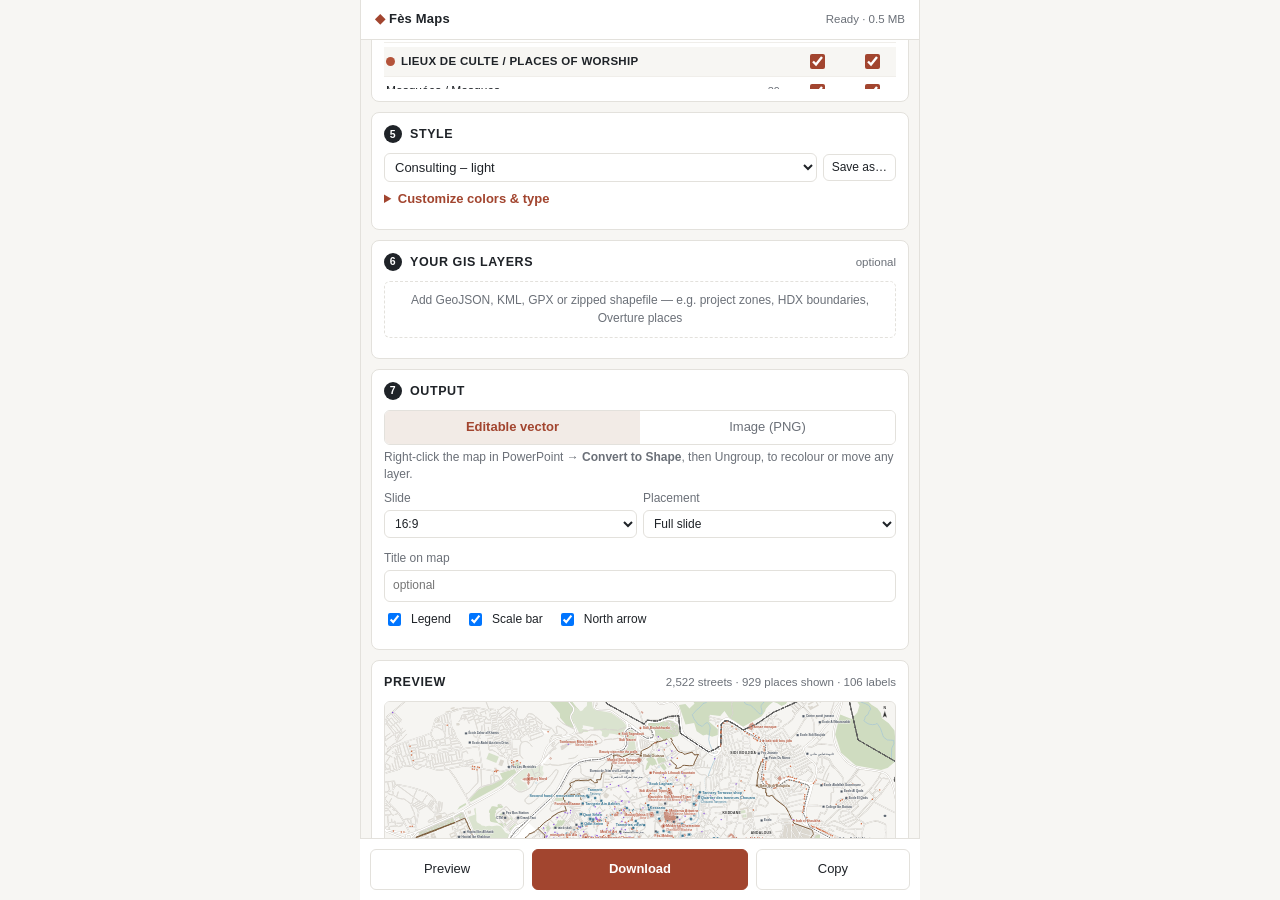
==== taskpane.html @ d215350f "Publish Fès Maps add-in (built files only) Co-Authored-By: Claude Opus 5.5 <noreply@anthropic.com> C" ====
<!doctype html>
<html lang="en">
<head>
  <meta charset="utf-8" />
  <meta name="viewport" content="width=device-width, initial-scale=1" />
  <title>Fès Maps</title>
  <script src="https://appsforoffice.microsoft.com/lib/1/hosted/office.js"></script>
  <link rel="stylesheet" href="leaflet.css" />
  <link rel="stylesheet" href="styles.css" />
</head>
<body>
  <header class="top">
    <div class="brand"><span class="mark">◆</span> Fès Maps</div>
    <div id="status" class="status">Ready</div>
  </header>

  <main>
    <!-- 1. AREA -->
    <section class="card" open>
      <h2><span class="num">1</span> Area</h2>
      <div class="tabs" role="tablist">
        <button class="tab active" data-tab="draw">Draw</button>
        <button class="tab" data-tab="places">Places</button>
        <button class="tab" data-tab="quick">Quick areas</button>
      </div>
      <div id="map" class="map"></div>

      <div class="tabpanel" data-panel="draw">
        <div class="row">
          <button id="btnDraw" class="btn">▭ Draw rectangle</button>
          <button id="btnView" class="btn ghost">Use map view</button>
        </div>
        <p class="hint">Click <b>Draw rectangle</b>, then drag on the map.</p>
      </div>

      <div class="tabpanel hidden" data-panel="places">
        <textarea id="placeInput" rows="3" placeholder="One per line or comma-separated, e.g.&#10;Bab Bou Jeloud, Médersa Bou Inania, Quaraouiyine, Chouara"></textarea>
        <div class="row">
          <button id="btnFind" class="btn">Find places</button>
          <label class="inline">Margin <input id="placePad" type="range" min="5" max="80" value="25" /> <span id="placePadV">25%</span></label>
        </div>
        <ul id="placeResults" class="results"></ul>
        <label class="check"><input type="checkbox" id="highlightPlaces" checked /> Highlight these places on the map</label>
      </div>

      <div class="tabpanel hidden" data-panel="quick">
        <div class="grid2">
          <button class="btn ghost quick" data-area="medina">Médina · Fès el-Bali</button>
          <button class="btn ghost quick" data-area="jdid">Fès Jdid</button>
          <button class="btn ghost quick" data-area="vn">Ville Nouvelle</button>
          <button class="btn ghost quick" data-area="grand">Grand Fès</button>
        </div>
        <p class="hint">Starting frames — adjust with Draw if needed.</p>
      </div>
      <div id="areaInfo" class="areainfo">No area selected</div>
    </section>

    <!-- 2. DETAIL -->
    <section class="card">
      <h2><span class="num">2</span> Detail depth</h2>
      <input id="level" type="range" min="1" max="5" step="1" value="4" class="full" />
      <div class="ticks"><span>City</span><span>District</span><span>Quarter</span><span>Street</span><span>Max</span></div>
      <p id="levelDesc" class="hint"></p>
      <p id="sizeWarn" class="warn hidden"></p>
    </section>

    <!-- 3. LAYERS -->
    <section class="card">
      <h2><span class="num">3</span> Layers</h2>
      <label class="check"><input type="checkbox" data-layer="streets" checked /> Streets &amp; derbs</label>
      <label class="check"><input type="checkbox" data-layer="buildings" checked /> Buildings</label>
      <label class="check"><input type="checkbox" data-layer="heritage" checked /> Heritage (monuments, babs, ramparts, medersas)</label>
      <label class="check"><input type="checkbox" data-layer="economic" checked /> Economic activity (souks, crafts, shops, zones)</label>
      <label class="check"><input type="checkbox" data-layer="zoning" checked /> Zoning &amp; boundaries</label>
      <label class="check"><input type="checkbox" data-layer="base" checked /> Water, green spaces, rail</label>
      <hr />
      <label class="check"><input type="checkbox" id="labels" checked /> Labels</label>
      <div class="sub row">
        <select id="lang">
          <option value="fr+en" selected>Français + English</option>
          <option value="fr">Français</option>
          <option value="en">English</option>
        </select>
        <label class="check small"><input type="checkbox" id="arabicFallback" checked /> Arabic if no Latin name</label>
      </div>
      <hr />
      <div class="subhead">Data sources — merged into one map</div>
      <label class="check small"><input type="checkbox" checked disabled /> OpenStreetMap — streets, derbs, heritage, places (always on)</label>
      <label class="check small"><input type="checkbox" data-source="footprints" /> Google + Microsoft building footprints — fill gaps</label>
      <label class="check small sub2"><input type="checkbox" id="markInferred" /> Mark AI-detected buildings (dashed)</label>
      <label class="check small"><input type="checkbox" data-source="overture" /> Overture places — shops, cafés, services</label>
      <label class="check small"><input type="checkbox" data-source="wikidata" /> Wikidata — official names (FR/EN/AR) &amp; position checks</label>
      <details class="adv"><summary>Advanced</summary>
        <label class="field">Overture release <input id="overtureRelease" type="text" /></label>
      </details>
      <div id="sourceReport" class="report hidden"></div>
    </section>

    <!-- 4. PLACES & LABELS -->
    <section class="card" id="placesCard">
      <h2><span class="num">4</span> Places &amp; names <span id="placesCount" class="opt"></span></h2>
      <div class="tabs">
        <button class="tab ptab active" data-ptab="types">By type</button>
        <button class="tab ptab" data-ptab="items">One by one</button>
      </div>
      <div class="massbar">
        <span>All locations</span><button class="btn ghost small" data-mass="loc:1">Show</button><button class="btn ghost small" data-mass="loc:0">Hide</button>
        <span>All names</span><button class="btn ghost small" data-mass="name:1">Show</button><button class="btn ghost small" data-mass="name:0">Hide</button>
        <button class="btn ghost small" id="visReset" title="Back to automatic (based on detail depth)">Reset</button>
      </div>
      <div data-ppanel="types">
        <div class="vhead"><span></span><span title="Show the symbol on the map">Location</span><span title="Show the name label">Name</span></div>
        <div id="typeList" class="typelist"></div>
      </div>
      <div data-ppanel="items" class="hidden">
        <div class="row">
          <input id="itemSearch" type="text" placeholder="Search a place…" class="grow" />
          <select id="itemType" style="width: 40%"></select>
        </div>
        <div class="vhead"><span id="itemCount"></span><span>Location</span><span>Name</span></div>
        <div id="itemList" class="itemlist"></div>
      </div>
    </section>

    <!-- 4. STYLE -->
    <section class="card">
      <h2><span class="num">5</span> Style</h2>
      <div class="row">
        <select id="preset" class="grow"></select>
        <button id="btnSavePreset" class="btn ghost small">Save as…</button>
      </div>
      <div id="saveRow" class="row hidden">
        <input id="presetName" type="text" placeholder="Preset name, e.g. Client deck" class="grow" />
        <button id="btnSaveConfirm" class="btn small">Save</button>
      </div>
      <details id="manual">
        <summary>Customize colors &amp; type</summary>
        <div id="colorGrid" class="colors"></div>
        <label class="field">Font
          <select id="font"></select>
        </label>
        <label class="field">Label size <input id="labelScale" type="range" min="0.6" max="2" step="0.05" value="1" /></label>
        <label class="field">Line weight <input id="lineScale" type="range" min="0.5" max="2.5" step="0.05" value="1" /></label>
        <label class="check"><input type="checkbox" id="casing" /> Road casing (outlines)</label>
        <label class="check"><input type="checkbox" id="buildingOutline" /> Building outlines</label>
        <label class="check"><input type="checkbox" id="uppercaseQuarters" /> Quarter names in capitals</label>
        <button id="btnDeletePreset" class="btn ghost small hidden">Delete this saved preset</button>
      </details>
    </section>

    <!-- 5. YOUR GIS LAYERS -->
    <section class="card">
      <h2><span class="num">6</span> Your GIS layers <span class="opt">optional</span></h2>
      <label class="drop">
        <input id="fileInput" type="file" multiple accept=".geojson,.json,.kml,.gpx,.zip" />
        <span>Add GeoJSON, KML, GPX or zipped shapefile — e.g. project zones, HDX boundaries, Overture places</span>
      </label>
      <ul id="customList" class="customlist"></ul>
    </section>

    <!-- 6. OUTPUT -->
    <section class="card">
      <h2><span class="num">7</span> Output</h2>
      <div class="seg" id="format">
        <button class="segbtn active" data-v="svg">Editable vector</button>
        <button class="segbtn" data-v="png">Image (PNG)</button>
      </div>
      <p id="formatHint" class="hint">Right-click the map in PowerPoint → <b>Convert to Shape</b> (Group → Ungroup) to edit every layer.</p>
      <div class="grid2">
        <label class="field">Slide
          <select id="slideSize"><option value="169">16:9</option><option value="43">4:3</option></select>
        </label>
        <label class="field">Placement
          <select id="placement">
            <option value="full">Full slide</option>
            <option value="center">Centre (⅔ width)</option>
            <option value="left">Left half</option>
            <option value="right">Right half</option>
            <option value="match">Keep my area's shape</option>
          </select>
        </label>
        <label class="field png-only hidden">Resolution
          <select id="pngScale"><option value="2">2× (screen)</option><option value="3" selected>3× (sharp)</option><option value="4">4× (print)</option></select>
        </label>
      </div>
      <label class="field">Title on map <input id="title" type="text" placeholder="optional" /></label>
      <div class="row wrap">
        <label class="check small"><input type="checkbox" id="legend" checked /> Legend</label>
        <label class="check small"><input type="checkbox" id="scale" checked /> Scale bar</label>
        <label class="check small"><input type="checkbox" id="north" checked /> North arrow</label>
      </div>
    </section>

    <section class="card" id="previewCard">
      <h2>Preview <span id="stats" class="opt"></span></h2>
      <div id="busy" class="busy hidden"><div class="spinner"></div><div><div id="busyMsg">Working…</div><div class="hint">Elapsed <span id="busyTime">0 s</span> · first load of an area can take up to a minute</div></div></div>
      <div id="errorBox" class="errorbox hidden"></div>
      <div id="preview" class="preview"><div class="empty">Select an area, then press Preview.</div></div>
    </section>
  </main>

  <footer class="actions">
    <button id="btnPreview" class="btn ghost">Preview</button>
    <button id="btnInsert" class="btn primary">Insert into slide</button>
    <button id="btnCopy" class="btn ghost hidden" title="Copy the map as a picture, then Ctrl+V in PowerPoint">Copy</button>
  </footer>

  <div id="fatal" class="fatal hidden"></div>
  <script>
    // ES5 on purpose: reports problems even if the main script cannot run.
    (function () {
      function show(msg) {
        var el = document.getElementById('fatal');
        el.innerHTML = '<b>Fès Maps could not start</b><div>' + String(msg).replace(/</g, '&lt;') + '</div>';
        el.className = 'fatal';
      }
      window.onerror = function (m, src, line) { show(m + (src ? ' (' + src.split('/').pop() + ':' + line + ')' : '')); };
      window.addEventListener && window.addEventListener('unhandledrejection', function (e) { show(e.reason && (e.reason.message || e.reason)); });
      var legacy = !window.fetch || !window.Promise || typeof Symbol === 'undefined';
      if (legacy) show('This PowerPoint uses an old built-in browser (Internet Explorer). Update Office (File → Account → Update Options → Update Now) or use PowerPoint for the web.');
      setTimeout(function () { if (!window.__fesReady && !legacy) show('The add-in script did not load. Reload the page (F5). If it persists, send a screenshot of this message.'); }, 12000);
    })();
  </script>
  <script src="fes-data.js"></script>
  <script src="app.js"></script>
</body>
</html>
---- leaflet.css ----
/* required styles */

.leaflet-pane,
.leaflet-tile,
.leaflet-marker-icon,
.leaflet-marker-shadow,
.leaflet-tile-container,
.leaflet-pane > svg,
.leaflet-pane > canvas,
.leaflet-zoom-box,
.leaflet-image-layer,
.leaflet-layer {
	position: absolute;
	left: 0;
	top: 0;
	}
.leaflet-container {
	overflow: hidden;
	}
.leaflet-tile,
.leaflet-marker-icon,
.leaflet-marker-shadow {
	-webkit-user-select: none;
	   -moz-user-select: none;
	        user-select: none;
	  -webkit-user-drag: none;
	}
/* Prevents IE11 from highlighting tiles in blue */
.leaflet-tile::selection {
	background: transparent;
}
/* Safari renders non-retina tile on retina better with this, but Chrome is worse */
.leaflet-safari .leaflet-tile {
	image-rendering: -webkit-optimize-contrast;
	}
/* hack that prevents hw layers "stretching" when loading new tiles */
.leaflet-safari .leaflet-tile-container {
	width: 1600px;
	height: 1600px;
	-webkit-transform-origin: 0 0;
	}
.leaflet-marker-icon,
.leaflet-marker-shadow {
	display: block;
	}
/* .leaflet-container svg: reset svg max-width decleration shipped in Joomla! (joomla.org) 3.x */
/* .leaflet-container img: map is broken in FF if you have max-width: 100% on tiles */
.leaflet-container .leaflet-overlay-pane svg {
	max-width: none !important;
	max-height: none !important;
	}
.leaflet-container .leaflet-marker-pane img,
.leaflet-container .leaflet-shadow-pane img,
.leaflet-container .leaflet-tile-pane img,
.leaflet-container img.leaflet-image-layer,
.leaflet-container .leaflet-tile {
	max-width: none !important;
	max-height: none !important;
	width: auto;
	padding: 0;
	}

.leaflet-container img.leaflet-tile {
	/* See: https://bugs.chromium.org/p/chromium/issues/detail?id=600120 */
	mix-blend-mode: plus-lighter;
}

.leaflet-container.leaflet-touch-zoom {
	-ms-touch-action: pan-x pan-y;
	touch-action: pan-x pan-y;
	}
.leaflet-container.leaflet-touch-drag {
	-ms-touch-action: pinch-zoom;
	/* Fallback for FF which doesn't support pinch-zoom */
	touch-action: none;
	touch-action: pinch-zoom;
}
.leaflet-container.leaflet-touch-drag.leaflet-touch-zoom {
	-ms-touch-action: none;
	touch-action: none;
}
.leaflet-container {
	-webkit-tap-highlight-color: transparent;
}
.leaflet-container a {
	-webkit-tap-highlight-color: rgba(51, 181, 229, 0.4);
}
.leaflet-tile {
	filter: inherit;
	visibility: hidden;
	}
.leaflet-tile-loaded {
	visibility: inherit;
	}
.leaflet-zoom-box {
	width: 0;
	height: 0;
	-moz-box-sizing: border-box;
	     box-sizing: border-box;
	z-index: 800;
	}
/* workaround for https://bugzilla.mozilla.org/show_bug.cgi?id=888319 */
.leaflet-overlay-pane svg {
	-moz-user-select: none;
	}

.leaflet-pane         { z-index: 400; }

.leaflet-tile-pane    { z-index: 200; }
.leaflet-overlay-pane { z-index: 400; }
.leaflet-shadow-pane  { z-index: 500; }
.leaflet-marker-pane  { z-index: 600; }
.leaflet-tooltip-pane   { z-index: 650; }
.leaflet-popup-pane   { z-index: 700; }

.leaflet-map-pane canvas { z-index: 100; }
.leaflet-map-pane svg    { z-index: 200; }

.leaflet-vml-shape {
	width: 1px;
	height: 1px;
	}
.lvml {
	behavior: url(#default#VML);
	display: inline-block;
	position: absolute;
	}


/* control positioning */

.leaflet-control {
	position: relative;
	z-index: 800;
	pointer-events: visiblePainted; /* IE 9-10 doesn't have auto */
	pointer-events: auto;
	}
.leaflet-top,
.leaflet-bottom {
	position: absolute;
	z-index: 1000;
	pointer-events: none;
	}
.leaflet-top {
	top: 0;
	}
.leaflet-right {
	right: 0;
	}
.leaflet-bottom {
	bottom: 0;
	}
.leaflet-left {
	left: 0;
	}
.leaflet-control {
	float: left;
	clear: both;
	}
.leaflet-right .leaflet-control {
	float: right;
	}
.leaflet-top .leaflet-control {
	margin-top: 10px;
	}
.leaflet-bottom .leaflet-control {
	margin-bottom: 10px;
	}
.leaflet-left .leaflet-control {
	margin-left: 10px;
	}
.leaflet-right .leaflet-control {
	margin-right: 10px;
	}


/* zoom and fade animations */

.leaflet-fade-anim .leaflet-popup {
	opacity: 0;
	-webkit-transition: opacity 0.2s linear;
	   -moz-transition: opacity 0.2s linear;
	        transition: opacity 0.2s linear;
	}
.leaflet-fade-anim .leaflet-map-pane .leaflet-popup {
	opacity: 1;
	}
.leaflet-zoom-animated {
	-webkit-transform-origin: 0 0;
	    -ms-transform-origin: 0 0;
	        transform-origin: 0 0;
	}
svg.leaflet-zoom-animated {
	will-change: transform;
}

.leaflet-zoom-anim .leaflet-zoom-animated {
	-webkit-transition: -webkit-transform 0.25s cubic-bezier(0,0,0.25,1);
	   -moz-transition:    -moz-transform 0.25s cubic-bezier(0,0,0.25,1);
	        transition:         transform 0.25s cubic-bezier(0,0,0.25,1);
	}
.leaflet-zoom-anim .leaflet-tile,
.leaflet-pan-anim .leaflet-tile {
	-webkit-transition: none;
	   -moz-transition: none;
	        transition: none;
	}

.leaflet-zoom-anim .leaflet-zoom-hide {
	visibility: hidden;
	}


/* cursors */

.leaflet-interactive {
	cursor: pointer;
	}
.leaflet-grab {
	cursor: -webkit-grab;
	cursor:    -moz-grab;
	cursor:         grab;
	}
.leaflet-crosshair,
.leaflet-crosshair .leaflet-interactive {
	cursor: crosshair;
	}
.leaflet-popup-pane,
.leaflet-control {
	cursor: auto;
	}
.leaflet-dragging .leaflet-grab,
.leaflet-dragging .leaflet-grab .leaflet-interactive,
.leaflet-dragging .leaflet-marker-draggable {
	cursor: move;
	cursor: -webkit-grabbing;
	cursor:    -moz-grabbing;
	cursor:         grabbing;
	}

/* marker & overlays interactivity */
.leaflet-marker-icon,
.leaflet-marker-shadow,
.leaflet-image-layer,
.leaflet-pane > svg path,
.leaflet-tile-container {
	pointer-events: none;
	}

.leaflet-marker-icon.leaflet-interactive,
.leaflet-image-layer.leaflet-interactive,
.leaflet-pane > svg path.leaflet-interactive,
svg.leaflet-image-layer.leaflet-interactive path {
	pointer-events: visiblePainted; /* IE 9-10 doesn't have auto */
	pointer-events: auto;
	}

/* visual tweaks */

.leaflet-container {
	background: #ddd;
	outline-offset: 1px;
	}
.leaflet-container a {
	color: #0078A8;
	}
.leaflet-zoom-box {
	border: 2px dotted #38f;
	background: rgba(255,255,255,0.5);
	}


/* general typography */
.leaflet-container {
	font-family: "Helvetica Neue", Arial, Helvetica, sans-serif;
	font-size: 12px;
	font-size: 0.75rem;
	line-height: 1.5;
	}


/* general toolbar styles */

.leaflet-bar {
	box-shadow: 0 1px 5px rgba(0,0,0,0.65);
	border-radius: 4px;
	}
.leaflet-bar a {
	background-color: #fff;
	border-bottom: 1px solid #ccc;
	width: 26px;
	height: 26px;
	line-height: 26px;
	display: block;
	text-align: center;
	text-decoration: none;
	color: black;
	}
.leaflet-bar a,
.leaflet-control-layers-toggle {
	background-position: 50% 50%;
	background-repeat: no-repeat;
	display: block;
	}
.leaflet-bar a:hover,
.leaflet-bar a:focus {
	background-color: #f4f4f4;
	}
.leaflet-bar a:first-child {
	border-top-left-radius: 4px;
	border-top-right-radius: 4px;
	}
.leaflet-bar a:last-child {
	border-bottom-left-radius: 4px;
	border-bottom-right-radius: 4px;
	border-bottom: none;
	}
.leaflet-bar a.leaflet-disabled {
	cursor: default;
	background-color: #f4f4f4;
	color: #bbb;
	}

.leaflet-touch .leaflet-bar a {
	width: 30px;
	height: 30px;
	line-height: 30px;
	}
.leaflet-touch .leaflet-bar a:first-child {
	border-top-left-radius: 2px;
	border-top-right-radius: 2px;
	}
.leaflet-touch .leaflet-bar a:last-child {
	border-bottom-left-radius: 2px;
	border-bottom-right-radius: 2px;
	}

/* zoom control */

.leaflet-control-zoom-in,
.leaflet-control-zoom-out {
	font: bold 18px 'Lucida Console', Monaco, monospace;
	text-indent: 1px;
	}

.leaflet-touch .leaflet-control-zoom-in, .leaflet-touch .leaflet-control-zoom-out  {
	font-size: 22px;
	}


/* layers control */

.leaflet-control-layers {
	box-shadow: 0 1px 5px rgba(0,0,0,0.4);
	background: #fff;
	border-radius: 5px;
	}
.leaflet-control-layers-toggle {
	background-image: url(images/layers.png);
	width: 36px;
	height: 36px;
	}
.leaflet-retina .leaflet-control-layers-toggle {
	background-image: url(images/layers-2x.png);
	background-size: 26px 26px;
	}
.leaflet-touch .leaflet-control-layers-toggle {
	width: 44px;
	height: 44px;
	}
.leaflet-control-layers .leaflet-control-layers-list,
.leaflet-control-layers-expanded .leaflet-control-layers-toggle {
	display: none;
	}
.leaflet-control-layers-expanded .leaflet-control-layers-list {
	display: block;
	position: relative;
	}
.leaflet-control-layers-expanded {
	padding: 6px 10px 6px 6px;
	color: #333;
	background: #fff;
	}
.leaflet-control-layers-scrollbar {
	overflow-y: scroll;
	overflow-x: hidden;
	padding-right: 5px;
	}
.leaflet-control-layers-selector {
	margin-top: 2px;
	position: relative;
	top: 1px;
	}
.leaflet-control-layers label {
	display: block;
	font-size: 13px;
	font-size: 1.08333em;
	}
.leaflet-control-layers-separator {
	height: 0;
	border-top: 1px solid #ddd;
	margin: 5px -10px 5px -6px;
	}

/* Default icon URLs */
.leaflet-default-icon-path { /* used only in path-guessing heuristic, see L.Icon.Default */
	background-image: url(images/marker-icon.png);
	}


/* attribution and scale controls */

.leaflet-container .leaflet-control-attribution {
	background: #fff;
	background: rgba(255, 255, 255, 0.8);
	margin: 0;
	}
.leaflet-control-attribution,
.leaflet-control-scale-line {
	padding: 0 5px;
	color: #333;
	line-height: 1.4;
	}
.leaflet-control-attribution a {
	text-decoration: none;
	}
.leaflet-control-attribution a:hover,
.leaflet-control-attribution a:focus {
	text-decoration: underline;
	}
.leaflet-attribution-flag {
	display: inline !important;
	vertical-align: baseline !important;
	width: 1em;
	height: 0.6669em;
	}
.leaflet-left .leaflet-control-scale {
	margin-left: 5px;
	}
.leaflet-bottom .leaflet-control-scale {
	margin-bottom: 5px;
	}
.leaflet-control-scale-line {
	border: 2px solid #777;
	border-top: none;
	line-height: 1.1;
	padding: 2px 5px 1px;
	white-space: nowrap;
	-moz-box-sizing: border-box;
	     box-sizing: border-box;
	background: rgba(255, 255, 255, 0.8);
	text-shadow: 1px 1px #fff;
	}
.leaflet-control-scale-line:not(:first-child) {
	border-top: 2px solid #777;
	border-bottom: none;
	margin-top: -2px;
	}
.leaflet-control-scale-line:not(:first-child):not(:last-child) {
	border-bottom: 2px solid #777;
	}

.leaflet-touch .leaflet-control-attribution,
.leaflet-touch .leaflet-control-layers,
.leaflet-touch .leaflet-bar {
	box-shadow: none;
	}
.leaflet-touch .leaflet-control-layers,
.leaflet-touch .leaflet-bar {
	border: 2px solid rgba(0,0,0,0.2);
	background-clip: padding-box;
	}


/* popup */

.leaflet-popup {
	position: absolute;
	text-align: center;
	margin-bottom: 20px;
	}
.leaflet-popup-content-wrapper {
	padding: 1px;
	text-align: left;
	border-radius: 12px;
	}
.leaflet-popup-content {
	margin: 13px 24px 13px 20px;
	line-height: 1.3;
	font-size: 13px;
	font-size: 1.08333em;
	min-height: 1px;
	}
.leaflet-popup-content p {
	margin: 17px 0;
	margin: 1.3em 0;
	}
.leaflet-popup-tip-container {
	width: 40px;
	height: 20px;
	position: absolute;
	left: 50%;
	margin-top: -1px;
	margin-left: -20px;
	overflow: hidden;
	pointer-events: none;
	}
.leaflet-popup-tip {
	width: 17px;
	height: 17px;
	padding: 1px;

	margin: -10px auto 0;
	pointer-events: auto;

	-webkit-transform: rotate(45deg);
	   -moz-transform: rotate(45deg);
	    -ms-transform: rotate(45deg);
	        transform: rotate(45deg);
	}
.leaflet-popup-content-wrapper,
.leaflet-popup-tip {
	background: white;
	color: #333;
	box-shadow: 0 3px 14px rgba(0,0,0,0.4);
	}
.leaflet-container a.leaflet-popup-close-button {
	position: absolute;
	top: 0;
	right: 0;
	border: none;
	text-align: center;
	width: 24px;
	height: 24px;
	font: 16px/24px Tahoma, Verdana, sans-serif;
	color: #757575;
	text-decoration: none;
	background: transparent;
	}
.leaflet-container a.leaflet-popup-close-button:hover,
.leaflet-container a.leaflet-popup-close-button:focus {
	color: #585858;
	}
.leaflet-popup-scrolled {
	overflow: auto;
	}

.leaflet-oldie .leaflet-popup-content-wrapper {
	-ms-zoom: 1;
	}
.leaflet-oldie .leaflet-popup-tip {
	width: 24px;
	margin: 0 auto;

	-ms-filter: "progid:DXImageTransform.Microsoft.Matrix(M11=0.70710678, M12=0.70710678, M21=-0.70710678, M22=0.70710678)";
	filter: progid:DXImageTransform.Microsoft.Matrix(M11=0.70710678, M12=0.70710678, M21=-0.70710678, M22=0.70710678);
	}

.leaflet-oldie .leaflet-control-zoom,
.leaflet-oldie .leaflet-control-layers,
.leaflet-oldie .leaflet-popup-content-wrapper,
.leaflet-oldie .leaflet-popup-tip {
	border: 1px solid #999;
	}


/* div icon */

.leaflet-div-icon {
	background: #fff;
	border: 1px solid #666;
	}


/* Tooltip */
/* Base styles for the element that has a tooltip */
.leaflet-tooltip {
	position: absolute;
	padding: 6px;
	background-color: #fff;
	border: 1px solid #fff;
	border-radius: 3px;
	color: #222;
	white-space: nowrap;
	-webkit-user-select: none;
	-moz-user-select: none;
	-ms-user-select: none;
	user-select: none;
	pointer-events: none;
	box-shadow: 0 1px 3px rgba(0,0,0,0.4);
	}
.leaflet-tooltip.leaflet-interactive {
	cursor: pointer;
	pointer-events: auto;
	}
.leaflet-tooltip-top:before,
.leaflet-tooltip-bottom:before,
.leaflet-tooltip-left:before,
.leaflet-tooltip-right:before {
	position: absolute;
	pointer-events: none;
	border: 6px solid transparent;
	background: transparent;
	content: "";
	}

/* Directions */

.leaflet-tooltip-bottom {
	margin-top: 6px;
}
.leaflet-tooltip-top {
	margin-top: -6px;
}
.leaflet-tooltip-bottom:before,
.leaflet-tooltip-top:before {
	left: 50%;
	margin-left: -6px;
	}
.leaflet-tooltip-top:before {
	bottom: 0;
	margin-bottom: -12px;
	border-top-color: #fff;
	}
.leaflet-tooltip-bottom:before {
	top: 0;
	margin-top: -12px;
	margin-left: -6px;
	border-bottom-color: #fff;
	}
.leaflet-tooltip-left {
	margin-left: -6px;
}
.leaflet-tooltip-right {
	margin-left: 6px;
}
.leaflet-tooltip-left:before,
.leaflet-tooltip-right:before {
	top: 50%;
	margin-top: -6px;
	}
.leaflet-tooltip-left:before {
	right: 0;
	margin-right: -12px;
	border-left-color: #fff;
	}
.leaflet-tooltip-right:before {
	left: 0;
	margin-left: -12px;
	border-right-color: #fff;
	}

/* Printing */

@media print {
	/* Prevent printers from removing background-images of controls. */
	.leaflet-control {
		-webkit-print-color-adjust: exact;
		print-color-adjust: exact;
		}
	}
---- styles.css ----
:root {
  --ink: #1f2328; --muted: #6b7078; --line: #e3e1dc; --bg: #f7f6f3; --card: #ffffff;
  --accent: #a2452f; --accent-ink: #ffffff; --soft: #f2ebe6; --warn: #9a5b00; --warnbg: #fff4e0;
  --radius: 8px;
}
* { box-sizing: border-box; }
html, body { margin: 0; height: 100%; }
body {
  font: 13px/1.45 "Segoe UI", -apple-system, "Helvetica Neue", Arial, sans-serif;
  color: var(--ink); background: var(--bg); display: flex; flex-direction: column;
}
.top {
  position: sticky; top: 0; z-index: 1000; display: flex; justify-content: space-between; align-items: center;
  padding: 10px 14px; background: var(--card); border-bottom: 1px solid var(--line);
}
.brand { font-weight: 700; letter-spacing: .2px; }
.mark { color: var(--accent); }
.status { font-size: 11.5px; color: var(--muted); max-width: 60%; text-align: right; white-space: nowrap; overflow: hidden; text-overflow: ellipsis; }
.status.busy { color: var(--accent); }
.status.err { color: #b42318; white-space: normal; }
main { flex: 1; overflow-y: auto; padding: 10px 10px 80px; }
.card { background: var(--card); border: 1px solid var(--line); border-radius: var(--radius); padding: 12px; margin-bottom: 10px; }
h2 { font-size: 12.5px; text-transform: uppercase; letter-spacing: .6px; margin: 0 0 10px; display: flex; align-items: center; gap: 8px; }
.num { display: inline-grid; place-items: center; width: 18px; height: 18px; border-radius: 50%; background: var(--ink); color: #fff; font-size: 10.5px; }
.opt { font-weight: 400; text-transform: none; letter-spacing: 0; color: var(--muted); font-size: 11.5px; margin-left: auto; }
.tabs { display: flex; gap: 4px; margin-bottom: 8px; }
.tab { flex: 1; border: 1px solid var(--line); background: var(--bg); padding: 6px; border-radius: 6px; cursor: pointer; font: inherit; color: var(--muted); }
.tab.active { background: var(--ink); color: #fff; border-color: var(--ink); }
.map { height: 260px; border-radius: 6px; border: 1px solid var(--line); margin-bottom: 8px; touch-action: none; }
.map.drawing { cursor: crosshair; outline: 2px solid var(--accent); }
.hidden { display: none !important; }
.row { display: flex; gap: 6px; align-items: center; margin: 6px 0; }
.row.wrap { flex-wrap: wrap; }
.grow { flex: 1; }
.grid2 { display: grid; grid-template-columns: 1fr 1fr; gap: 6px; }
.btn { font: inherit; border: 1px solid var(--ink); background: var(--ink); color: #fff; border-radius: 6px; padding: 7px 10px; cursor: pointer; }
.btn:hover { filter: brightness(1.15); }
.btn.ghost { background: var(--card); color: var(--ink); border-color: var(--line); }
.btn.ghost:hover { border-color: var(--ink); filter: none; }
.btn.primary { background: var(--accent); border-color: var(--accent); color: var(--accent-ink); font-weight: 600; }
.btn.small { padding: 4px 8px; font-size: 12px; }
.btn:disabled { opacity: .5; cursor: default; }
.hint { color: var(--muted); font-size: 12px; margin: 4px 0 0; }
.warn { color: var(--warn); background: var(--warnbg); border-radius: 6px; padding: 6px 8px; font-size: 12px; margin: 6px 0 0; }
.areainfo { font-size: 12px; color: var(--muted); border-top: 1px dashed var(--line); padding-top: 6px; margin-top: 6px; }
textarea, select, input[type=text] { font: inherit; width: 100%; border: 1px solid var(--line); border-radius: 6px; padding: 6px 8px; background: #fff; color: var(--ink); }
select { padding: 5px 6px; }
.inline { display: flex; align-items: center; gap: 6px; font-size: 12px; color: var(--muted); margin-left: auto; }
.inline input { width: 80px; }
.results { list-style: none; padding: 0; margin: 6px 0; max-height: 200px; overflow: auto; }
.results li { display: grid; grid-template-columns: auto 1fr auto; gap: 6px; align-items: center; padding: 5px 0; border-bottom: 1px solid var(--line); font-size: 12px; }
.results li select { font-size: 11.5px; padding: 2px; }
.results .miss { color: #b42318; }
.results .x { border: 0; background: none; cursor: pointer; color: var(--muted); font-size: 14px; }
.check { display: flex; align-items: center; gap: 7px; margin: 5px 0; cursor: pointer; }
.check.small { font-size: 12px; margin: 2px 8px 2px 0; }
.sub { margin: 0 0 6px 24px; }
hr { border: 0; border-top: 1px solid var(--line); margin: 8px 0; }
.full { width: 100%; accent-color: var(--accent); }
input[type=range] { accent-color: var(--accent); }
.ticks { display: flex; justify-content: space-between; font-size: 10.5px; color: var(--muted); margin-top: -2px; }
details summary { cursor: pointer; margin: 8px 0; color: var(--accent); font-weight: 600; }
.colors { display: grid; grid-template-columns: 1fr 1fr; gap: 4px 10px; margin-bottom: 8px; }
.colors label { display: flex; align-items: center; gap: 6px; font-size: 12px; }
.colors input[type=color] { width: 26px; height: 22px; padding: 0; border: 1px solid var(--line); border-radius: 4px; background: none; cursor: pointer; }
.field { display: flex; flex-direction: column; gap: 3px; font-size: 12px; color: var(--muted); margin: 6px 0; }
.field input[type=range] { width: 100%; }
.drop { display: block; border: 1.5px dashed var(--line); border-radius: 6px; padding: 10px; text-align: center; font-size: 12px; color: var(--muted); cursor: pointer; }
.drop:hover { border-color: var(--accent); color: var(--ink); }
.drop input { display: none; }
.customlist { list-style: none; padding: 0; margin: 8px 0 0; }
.customlist li { display: grid; grid-template-columns: auto auto 1fr auto auto; gap: 6px; align-items: center; padding: 5px 0; border-bottom: 1px solid var(--line); font-size: 12px; }
.customlist input[type=color] { width: 22px; height: 20px; padding: 0; border: 1px solid var(--line); }
.customlist select { font-size: 11px; padding: 2px; width: 90px; }
.customlist .name { overflow: hidden; text-overflow: ellipsis; white-space: nowrap; }
.seg { display: flex; border: 1px solid var(--line); border-radius: 6px; overflow: hidden; }
.segbtn { flex: 1; border: 0; background: #fff; padding: 7px; font: inherit; cursor: pointer; color: var(--muted); }
.segbtn.active { background: var(--soft); color: var(--accent); font-weight: 600; }
.preview { border: 1px solid var(--line); border-radius: 6px; overflow: hidden; background: repeating-conic-gradient(#f0eee9 0% 25%, #fff 0% 50%) 50% / 16px 16px; }
.preview svg, .preview img { display: block; width: 100%; height: auto; }
.preview .empty { padding: 30px 10px; text-align: center; color: var(--muted); background: var(--card); }
.actions { position: fixed; bottom: 0; left: 0; right: 0; display: grid; grid-template-columns: 1fr 2fr; gap: 8px; padding: 10px; background: var(--card); border-top: 1px solid var(--line); z-index: 1000; }
.actions .btn { padding: 10px; }
.leaflet-container { font: inherit; }

.subhead { font-size: 11.5px; font-weight: 700; text-transform: uppercase; letter-spacing: .5px; color: var(--muted); margin: 4px 0 2px; }
.sub2 { margin-left: 22px; }
details.adv summary { font-size: 12px; color: var(--muted); font-weight: 400; margin: 4px 0; }
.report { font-size: 11.5px; background: var(--bg); border-radius: 6px; padding: 6px 8px; margin-top: 6px; line-height: 1.5; }
.report .bad { color: #b42318; }
.report .ok { color: #1a7f37; }
.report ul { margin: 4px 0 0; padding-left: 16px; }
.massbar { display: flex; flex-wrap: wrap; gap: 4px; align-items: center; font-size: 11.5px; color: var(--muted); margin: 4px 0 8px; }
.massbar span { margin-left: 4px; }
.massbar span:first-child { margin-left: 0; }
.massbar #visReset { margin-left: auto; }
.vhead, .vrow { display: grid; grid-template-columns: 1fr 58px 44px; align-items: center; gap: 4px; }
.vhead { font-size: 10.5px; color: var(--muted); text-transform: uppercase; letter-spacing: .4px; padding: 0 2px 4px; border-bottom: 1px solid var(--line); }
.vhead span:nth-child(n+2), .vrow > :nth-child(n+2) { text-align: center; justify-self: center; }
.vrow { padding: 4px 2px; border-bottom: 1px solid #f0eeea; font-size: 12px; }
.vrow input[type=checkbox] { width: 15px; height: 15px; accent-color: var(--accent); cursor: pointer; }
.vrow.group { background: var(--bg); font-weight: 700; font-size: 11.5px; text-transform: uppercase; letter-spacing: .3px; margin-top: 4px; }
.vrow .nm { display: flex; align-items: center; gap: 6px; min-width: 0; }
.vrow .nm .t { overflow: hidden; text-overflow: ellipsis; white-space: nowrap; }
.vrow .cnt { color: var(--muted); font-size: 11px; margin-left: auto; padding-right: 4px; }
.vrow .sw { width: 9px; height: 9px; border-radius: 50%; flex: none; }
.vrow .ovr { color: var(--accent); font-size: 10px; }
.vrow .meta { color: var(--muted); font-size: 10.5px; }
.badge { font-size: 9.5px; border: 1px solid var(--line); border-radius: 3px; padding: 0 3px; color: var(--muted); margin-left: 3px; }
.typelist, .itemlist { max-height: 380px; overflow-y: auto; }
.itemlist .empty, .typelist .empty { color: var(--muted); font-size: 12px; padding: 10px 2px; }
.vrow .nm { overflow: hidden; }
.vrow .nm .t { max-width: 100%; }

.busy { display: flex; gap: 10px; align-items: center; background: var(--soft); border-radius: 6px; padding: 10px; margin-bottom: 8px; font-size: 12.5px; }
.spinner { width: 20px; height: 20px; border-radius: 50%; border: 3px solid #e5d3cc; border-top-color: var(--accent); animation: spin .8s linear infinite; flex: none; }
@keyframes spin { to { transform: rotate(360deg); } }
.errorbox { background: #fdecea; color: #7a1d14; border: 1px solid #f5c2bd; border-radius: 6px; padding: 10px; margin-bottom: 8px; font-size: 12.5px; word-break: break-word; }
.errorbox .hint { color: #7a1d14; opacity: .8; }
.fatal { position: fixed; top: 44px; left: 8px; right: 8px; z-index: 5000; background: #b42318; color: #fff; border-radius: 8px; padding: 12px; font-size: 13px; box-shadow: 0 4px 16px rgba(0,0,0,.25); }
.fatal.hidden { display: none; }

.actions.three { grid-template-columns: 1fr 1.4fr 1fr; }
body.standalone { max-width: 560px; margin: 0 auto; border-left: 1px solid var(--line); border-right: 1px solid var(--line); }
body.standalone .actions { max-width: 560px; margin: 0 auto; }
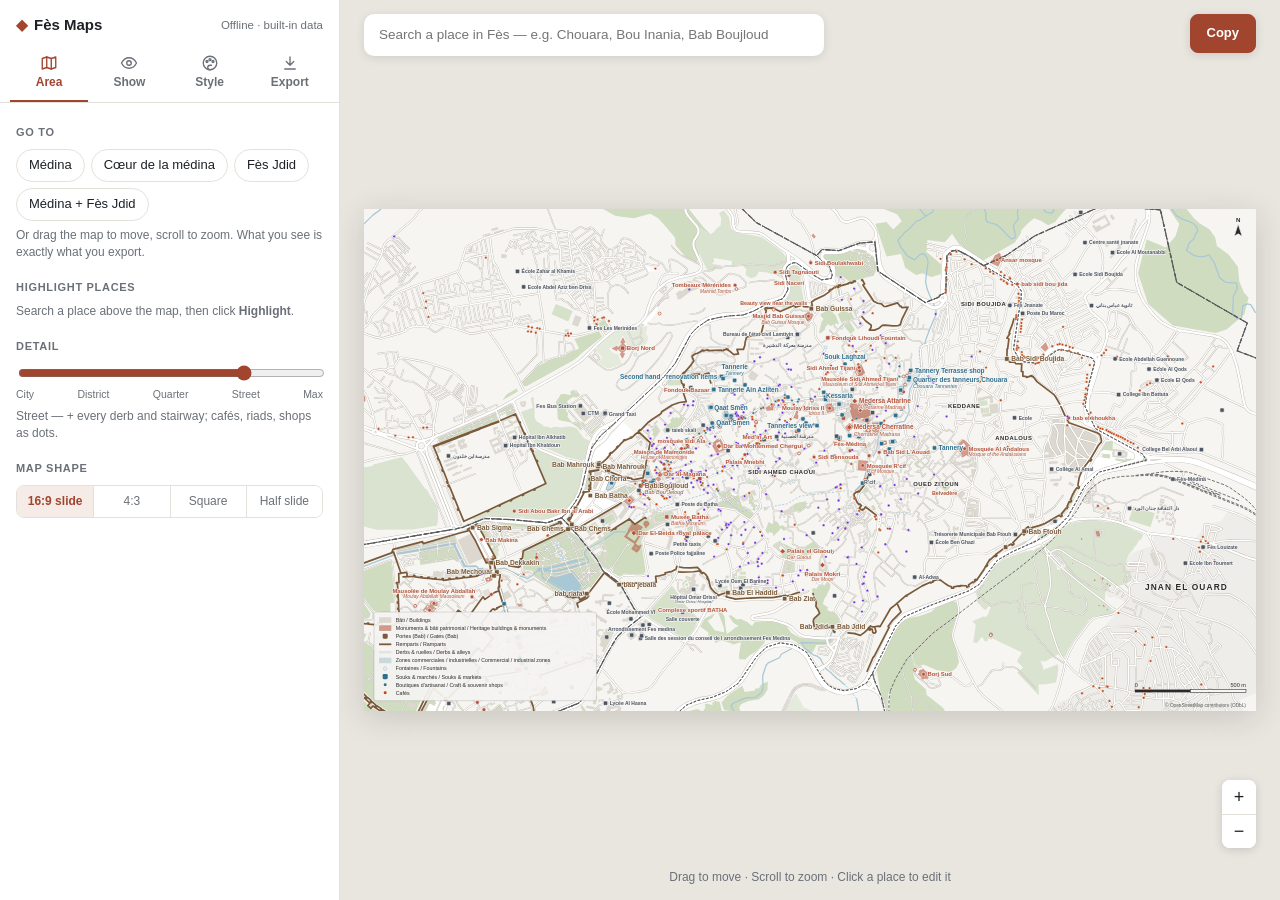
==== commit 5e12b535: "New interface: one live map, 4-tab sidebar, click places to hide or rename Co-Authored-By: Claude Op" ====
--- a/taskpane.html
+++ b/taskpane.html
@@ -5,205 +5,180 @@
   <meta name="viewport" content="width=device-width, initial-scale=1" />
   <title>Fès Maps</title>
   <script src="https://appsforoffice.microsoft.com/lib/1/hosted/office.js"></script>
-  <link rel="stylesheet" href="leaflet.css" />
   <link rel="stylesheet" href="styles.css" />
 </head>
 <body>
-  <header class="top">
-    <div class="brand"><span class="mark">◆</span> Fès Maps</div>
-    <div id="status" class="status">Ready</div>
-  </header>
-
-  <main>
-    <!-- 1. AREA -->
-    <section class="card" open>
-      <h2><span class="num">1</span> Area</h2>
-      <div class="tabs" role="tablist">
-        <button class="tab active" data-tab="draw">Draw</button>
-        <button class="tab" data-tab="places">Places</button>
-        <button class="tab" data-tab="quick">Quick areas</button>
-      </div>
-      <div id="map" class="map"></div>
-
-      <div class="tabpanel" data-panel="draw">
-        <div class="row">
-          <button id="btnDraw" class="btn">▭ Draw rectangle</button>
-          <button id="btnView" class="btn ghost">Use map view</button>
+  <div class="app">
+    <!-- ============ SIDEBAR ============ -->
+    <aside class="side">
+      <header class="brand">
+        <span class="mark">◆</span> Fès Maps
+        <span id="status" class="status">Loading…</span>
+      </header>
+
+      <nav class="tabs" role="tablist">
+        <button class="tab active" data-tab="area"><svg class="ico" viewBox="0 0 24 24" width="18" height="18" fill="none" stroke="currentColor" stroke-width="1.8" stroke-linecap="round" stroke-linejoin="round"><path d="M9 4 3 6v14l6-2 6 2 6-2V4l-6 2-6-2Z"/><path d="M9 4v14M15 6v14"/></svg>Area</button>
+        <button class="tab" data-tab="show"><svg class="ico" viewBox="0 0 24 24" width="18" height="18" fill="none" stroke="currentColor" stroke-width="1.8" stroke-linecap="round" stroke-linejoin="round"><path d="M2 12s3.5-7 10-7 10 7 10 7-3.5 7-10 7S2 12 2 12Z"/><circle cx="12" cy="12" r="3"/></svg>Show</button>
+        <button class="tab" data-tab="style"><svg class="ico" viewBox="0 0 24 24" width="18" height="18" fill="none" stroke="currentColor" stroke-width="1.8" stroke-linecap="round" stroke-linejoin="round"><circle cx="12" cy="12" r="9"/><circle cx="8" cy="10" r="1.3"/><circle cx="12" cy="7.5" r="1.3"/><circle cx="16" cy="10" r="1.3"/><path d="M12 21a3 3 0 0 1 0-6h2"/></svg>Style</button>
+        <button class="tab" data-tab="export"><svg class="ico" viewBox="0 0 24 24" width="18" height="18" fill="none" stroke="currentColor" stroke-width="1.8" stroke-linecap="round" stroke-linejoin="round"><path d="M12 4v11M7 10l5 5 5-5M5 20h14"/></svg>Export</button>
+      </nav>
+
+      <div class="panels">
+        <!-- AREA -->
+        <section class="panel" data-panel="area">
+          <h3>Go to</h3>
+          <div class="chips" id="quickAreas">
+            <button class="chip" data-area="medina">Médina</button>
+            <button class="chip" data-area="core">Cœur de la médina</button>
+            <button class="chip" data-area="jdid">Fès Jdid</button>
+            <button class="chip" data-area="all">Médina + Fès Jdid</button>
+          </div>
+          <p class="hint">Or drag the map to move, scroll to zoom. What you see is exactly what you export.</p>
+
+          <h3>Highlight places</h3>
+          <div id="pinned" class="pinned"><p class="hint">Search a place above the map, then click <b>Highlight</b>.</p></div>
+          <button id="btnFitPinned" class="btn ghost small hidden">Frame all highlighted places</button>
+
+          <h3>Detail</h3>
+          <input id="level" type="range" min="1" max="5" step="1" value="4" />
+          <div class="ticks"><span>City</span><span>District</span><span>Quarter</span><span>Street</span><span>Max</span></div>
+          <p id="levelDesc" class="hint"></p>
+
+          <h3>Map shape</h3>
+          <div class="seg" id="aspect">
+            <button data-v="169" class="active">16:9 slide</button>
+            <button data-v="43">4:3</button>
+            <button data-v="11">Square</button>
+            <button data-v="half">Half slide</button>
+          </div>
+        </section>
+
+        <!-- SHOW -->
+        <section class="panel hidden" data-panel="show">
+          <p class="hint top">Tip: click any place on the map to hide it or rename it.</p>
+          <h3>Map layers</h3>
+          <div class="toggles">
+            <label class="tog"><input type="checkbox" data-layer="streets" checked /><span>Streets &amp; derbs</span></label>
+            <label class="tog"><input type="checkbox" data-layer="buildings" checked /><span>Buildings</span></label>
+            <label class="tog"><input type="checkbox" data-layer="heritage" checked /><span>Heritage &amp; worship</span></label>
+            <label class="tog"><input type="checkbox" data-layer="economic" checked /><span>Shops, souks &amp; services</span></label>
+            <label class="tog"><input type="checkbox" data-layer="zoning" checked /><span>Boundaries &amp; zones</span></label>
+            <label class="tog"><input type="checkbox" data-layer="base" checked /><span>Water &amp; green spaces</span></label>
+          </div>
+
+          <h3 class="row-h">Places <span class="mini">
+            <button class="link" data-mass="loc:1">show all</button> · <button class="link" data-mass="loc:0">hide all</button> · <button class="link" id="visReset">reset</button>
+          </span></h3>
+          <div class="vhead"><span></span><span>Pin</span><span>Name</span></div>
+          <div id="typeList" class="typelist"></div>
+
+          <div id="hiddenBox" class="hiddenbox hidden">
+            <h3>Hidden or renamed <span id="hiddenCount" class="mini"></span></h3>
+            <div id="hiddenList"></div>
+          </div>
+
+          <h3>Labels</h3>
+          <div class="row">
+            <select id="lang">
+              <option value="fr+en">Français + English</option>
+              <option value="fr">Français</option>
+              <option value="en">English</option>
+            </select>
+          </div>
+          <label class="tog"><input type="checkbox" id="labels" checked /><span>Show names on the map</span></label>
+          <label class="tog"><input type="checkbox" id="streetNames" checked /><span>Street &amp; derb names</span></label>
+
+          <details class="more">
+            <summary>More: data sources &amp; your own files</summary>
+            <label class="tog small"><input type="checkbox" data-source="footprints" /><span>Add AI-detected buildings (Google/Microsoft, online)</span></label>
+            <label class="tog small"><input type="checkbox" id="markInferred" /><span>Show AI buildings dashed</span></label>
+            <label class="tog small"><input type="checkbox" data-source="overture" /><span>Add Overture places (online)</span></label>
+            <label class="tog small"><input type="checkbox" data-source="wikidata" /><span>Wikidata names &amp; checks (online)</span></label>
+            <label class="tog small"><input type="checkbox" id="arabicFallback" checked /><span>Arabic name when no Latin name</span></label>
+            <div id="sourceReport" class="report hidden"></div>
+            <label class="drop">
+              <input id="fileInput" type="file" multiple accept=".geojson,.json,.kml,.gpx,.zip" />
+              <span>+ Add your own layer (GeoJSON, KML, zipped shapefile)</span>
+            </label>
+            <ul id="customList" class="customlist"></ul>
+            <label class="field">Overture release <input id="overtureRelease" type="text" /></label>
+          </details>
+        </section>
+
+        <!-- STYLE -->
+        <section class="panel hidden" data-panel="style">
+          <h3>Look</h3>
+          <div id="presetGrid" class="presets"></div>
+          <h3>Colours</h3>
+          <div id="colorGrid" class="colors"></div>
+          <details class="more">
+            <summary>Text &amp; lines</summary>
+            <label class="field">Font <select id="font"></select></label>
+            <label class="field">Label size <input id="labelScale" type="range" min="0.6" max="2" step="0.05" value="1" /></label>
+            <label class="field">Line weight <input id="lineScale" type="range" min="0.5" max="2.5" step="0.05" value="1" /></label>
+            <label class="tog small"><input type="checkbox" id="casing" /><span>Outline roads</span></label>
+            <label class="tog small"><input type="checkbox" id="buildingOutline" /><span>Outline buildings</span></label>
+            <label class="tog small"><input type="checkbox" id="uppercaseQuarters" /><span>Quarter names in capitals</span></label>
+          </details>
+          <div class="row">
+            <input id="presetName" type="text" placeholder="Save this look as…" class="grow" />
+            <button id="btnSaveConfirm" class="btn small">Save</button>
+          </div>
+          <button id="btnDeletePreset" class="btn ghost small hidden">Delete this saved look</button>
+        </section>
+
+        <!-- EXPORT -->
+        <section class="panel hidden" data-panel="export">
+          <h3>On the map</h3>
+          <label class="field">Title <input id="title" type="text" placeholder="e.g. Médina de Fès — diagnostic" /></label>
+          <label class="tog"><input type="checkbox" id="legend" checked /><span>Legend</span></label>
+          <label class="tog"><input type="checkbox" id="scale" checked /><span>Scale bar</span></label>
+          <label class="tog"><input type="checkbox" id="north" checked /><span>North arrow</span></label>
+
+          <h3>Get the map</h3>
+          <button id="btnInsertSvg" class="btn primary big office-only hidden">Insert into slide — editable</button>
+          <button id="btnInsertPng" class="btn ghost big office-only hidden">Insert into slide — image</button>
+          <button id="btnCopy" class="btn primary big browser-only">Copy image <small>then Ctrl+V in PowerPoint</small></button>
+          <button id="btnSvg" class="btn ghost big browser-only">Download editable map (.svg) <small>PowerPoint: Insert → Pictures, then right-click → Convert to Shape</small></button>
+          <button id="btnPng" class="btn ghost big browser-only">Download image (.png)</button>
+          <label class="field">Image sharpness
+            <select id="pngScale"><option value="2">Screen</option><option value="3" selected>Sharp</option><option value="4">Print</option></select>
+          </label>
+        </section>
+      </div>
+    </aside>
+
+    <!-- ============ STAGE ============ -->
+    <main class="stage">
+      <div class="searchbar">
+        <input id="search" type="search" placeholder="Search a place in Fès — e.g. Chouara, Bou Inania, Bab Boujloud" autocomplete="off" />
+        <ul id="suggest" class="suggest hidden"></ul>
+      </div>
+      <div class="quickbar">
+        <button id="qCopy" class="btn primary browser-only">Copy</button>
+        <button id="qInsert" class="btn primary office-only hidden">Insert into slide</button>
+      </div>
+
+      <div id="frameWrap" class="framewrap">
+        <div id="frame" class="frame">
+          <div id="canvas" class="canvas"></div>
+          <div id="hover" class="hoverring hidden"></div>
+          <div id="loading" class="loading hidden"><div class="spinner"></div><span id="loadingMsg">Loading…</span></div>
+          <div id="empty" class="emptymsg hidden"></div>
         </div>
-        <p class="hint">Click <b>Draw rectangle</b>, then drag on the map.</p>
-      </div>
-
-      <div class="tabpanel hidden" data-panel="places">
-        <textarea id="placeInput" rows="3" placeholder="One per line or comma-separated, e.g.&#10;Bab Bou Jeloud, Médersa Bou Inania, Quaraouiyine, Chouara"></textarea>
-        <div class="row">
-          <button id="btnFind" class="btn">Find places</button>
-          <label class="inline">Margin <input id="placePad" type="range" min="5" max="80" value="25" /> <span id="placePadV">25%</span></label>
-        </div>
-        <ul id="placeResults" class="results"></ul>
-        <label class="check"><input type="checkbox" id="highlightPlaces" checked /> Highlight these places on the map</label>
-      </div>
-
-      <div class="tabpanel hidden" data-panel="quick">
-        <div class="grid2">
-          <button class="btn ghost quick" data-area="medina">Médina · Fès el-Bali</button>
-          <button class="btn ghost quick" data-area="jdid">Fès Jdid</button>
-          <button class="btn ghost quick" data-area="vn">Ville Nouvelle</button>
-          <button class="btn ghost quick" data-area="grand">Grand Fès</button>
-        </div>
-        <p class="hint">Starting frames — adjust with Draw if needed.</p>
-      </div>
-      <div id="areaInfo" class="areainfo">No area selected</div>
-    </section>
-
-    <!-- 2. DETAIL -->
-    <section class="card">
-      <h2><span class="num">2</span> Detail depth</h2>
-      <input id="level" type="range" min="1" max="5" step="1" value="4" class="full" />
-      <div class="ticks"><span>City</span><span>District</span><span>Quarter</span><span>Street</span><span>Max</span></div>
-      <p id="levelDesc" class="hint"></p>
-      <p id="sizeWarn" class="warn hidden"></p>
-    </section>
-
-    <!-- 3. LAYERS -->
-    <section class="card">
-      <h2><span class="num">3</span> Layers</h2>
-      <label class="check"><input type="checkbox" data-layer="streets" checked /> Streets &amp; derbs</label>
-      <label class="check"><input type="checkbox" data-layer="buildings" checked /> Buildings</label>
-      <label class="check"><input type="checkbox" data-layer="heritage" checked /> Heritage (monuments, babs, ramparts, medersas)</label>
-      <label class="check"><input type="checkbox" data-layer="economic" checked /> Economic activity (souks, crafts, shops, zones)</label>
-      <label class="check"><input type="checkbox" data-layer="zoning" checked /> Zoning &amp; boundaries</label>
-      <label class="check"><input type="checkbox" data-layer="base" checked /> Water, green spaces, rail</label>
-      <hr />
-      <label class="check"><input type="checkbox" id="labels" checked /> Labels</label>
-      <div class="sub row">
-        <select id="lang">
-          <option value="fr+en" selected>Français + English</option>
-          <option value="fr">Français</option>
-          <option value="en">English</option>
-        </select>
-        <label class="check small"><input type="checkbox" id="arabicFallback" checked /> Arabic if no Latin name</label>
-      </div>
-      <hr />
-      <div class="subhead">Data sources — merged into one map</div>
-      <label class="check small"><input type="checkbox" checked disabled /> OpenStreetMap — streets, derbs, heritage, places (always on)</label>
-      <label class="check small"><input type="checkbox" data-source="footprints" /> Google + Microsoft building footprints — fill gaps</label>
-      <label class="check small sub2"><input type="checkbox" id="markInferred" /> Mark AI-detected buildings (dashed)</label>
-      <label class="check small"><input type="checkbox" data-source="overture" /> Overture places — shops, cafés, services</label>
-      <label class="check small"><input type="checkbox" data-source="wikidata" /> Wikidata — official names (FR/EN/AR) &amp; position checks</label>
-      <details class="adv"><summary>Advanced</summary>
-        <label class="field">Overture release <input id="overtureRelease" type="text" /></label>
-      </details>
-      <div id="sourceReport" class="report hidden"></div>
-    </section>
-
-    <!-- 4. PLACES & LABELS -->
-    <section class="card" id="placesCard">
-      <h2><span class="num">4</span> Places &amp; names <span id="placesCount" class="opt"></span></h2>
-      <div class="tabs">
-        <button class="tab ptab active" data-ptab="types">By type</button>
-        <button class="tab ptab" data-ptab="items">One by one</button>
-      </div>
-      <div class="massbar">
-        <span>All locations</span><button class="btn ghost small" data-mass="loc:1">Show</button><button class="btn ghost small" data-mass="loc:0">Hide</button>
-        <span>All names</span><button class="btn ghost small" data-mass="name:1">Show</button><button class="btn ghost small" data-mass="name:0">Hide</button>
-        <button class="btn ghost small" id="visReset" title="Back to automatic (based on detail depth)">Reset</button>
-      </div>
-      <div data-ppanel="types">
-        <div class="vhead"><span></span><span title="Show the symbol on the map">Location</span><span title="Show the name label">Name</span></div>
-        <div id="typeList" class="typelist"></div>
-      </div>
-      <div data-ppanel="items" class="hidden">
-        <div class="row">
-          <input id="itemSearch" type="text" placeholder="Search a place…" class="grow" />
-          <select id="itemType" style="width: 40%"></select>
-        </div>
-        <div class="vhead"><span id="itemCount"></span><span>Location</span><span>Name</span></div>
-        <div id="itemList" class="itemlist"></div>
-      </div>
-    </section>
-
-    <!-- 4. STYLE -->
-    <section class="card">
-      <h2><span class="num">5</span> Style</h2>
-      <div class="row">
-        <select id="preset" class="grow"></select>
-        <button id="btnSavePreset" class="btn ghost small">Save as…</button>
-      </div>
-      <div id="saveRow" class="row hidden">
-        <input id="presetName" type="text" placeholder="Preset name, e.g. Client deck" class="grow" />
-        <button id="btnSaveConfirm" class="btn small">Save</button>
-      </div>
-      <details id="manual">
-        <summary>Customize colors &amp; type</summary>
-        <div id="colorGrid" class="colors"></div>
-        <label class="field">Font
-          <select id="font"></select>
-        </label>
-        <label class="field">Label size <input id="labelScale" type="range" min="0.6" max="2" step="0.05" value="1" /></label>
-        <label class="field">Line weight <input id="lineScale" type="range" min="0.5" max="2.5" step="0.05" value="1" /></label>
-        <label class="check"><input type="checkbox" id="casing" /> Road casing (outlines)</label>
-        <label class="check"><input type="checkbox" id="buildingOutline" /> Building outlines</label>
-        <label class="check"><input type="checkbox" id="uppercaseQuarters" /> Quarter names in capitals</label>
-        <button id="btnDeletePreset" class="btn ghost small hidden">Delete this saved preset</button>
-      </details>
-    </section>
-
-    <!-- 5. YOUR GIS LAYERS -->
-    <section class="card">
-      <h2><span class="num">6</span> Your GIS layers <span class="opt">optional</span></h2>
-      <label class="drop">
-        <input id="fileInput" type="file" multiple accept=".geojson,.json,.kml,.gpx,.zip" />
-        <span>Add GeoJSON, KML, GPX or zipped shapefile — e.g. project zones, HDX boundaries, Overture places</span>
-      </label>
-      <ul id="customList" class="customlist"></ul>
-    </section>
-
-    <!-- 6. OUTPUT -->
-    <section class="card">
-      <h2><span class="num">7</span> Output</h2>
-      <div class="seg" id="format">
-        <button class="segbtn active" data-v="svg">Editable vector</button>
-        <button class="segbtn" data-v="png">Image (PNG)</button>
-      </div>
-      <p id="formatHint" class="hint">Right-click the map in PowerPoint → <b>Convert to Shape</b> (Group → Ungroup) to edit every layer.</p>
-      <div class="grid2">
-        <label class="field">Slide
-          <select id="slideSize"><option value="169">16:9</option><option value="43">4:3</option></select>
-        </label>
-        <label class="field">Placement
-          <select id="placement">
-            <option value="full">Full slide</option>
-            <option value="center">Centre (⅔ width)</option>
-            <option value="left">Left half</option>
-            <option value="right">Right half</option>
-            <option value="match">Keep my area's shape</option>
-          </select>
-        </label>
-        <label class="field png-only hidden">Resolution
-          <select id="pngScale"><option value="2">2× (screen)</option><option value="3" selected>3× (sharp)</option><option value="4">4× (print)</option></select>
-        </label>
-      </div>
-      <label class="field">Title on map <input id="title" type="text" placeholder="optional" /></label>
-      <div class="row wrap">
-        <label class="check small"><input type="checkbox" id="legend" checked /> Legend</label>
-        <label class="check small"><input type="checkbox" id="scale" checked /> Scale bar</label>
-        <label class="check small"><input type="checkbox" id="north" checked /> North arrow</label>
-      </div>
-    </section>
-
-    <section class="card" id="previewCard">
-      <h2>Preview <span id="stats" class="opt"></span></h2>
-      <div id="busy" class="busy hidden"><div class="spinner"></div><div><div id="busyMsg">Working…</div><div class="hint">Elapsed <span id="busyTime">0 s</span> · first load of an area can take up to a minute</div></div></div>
+      </div>
+
+      <div class="zoombar">
+        <button id="zoomIn" title="Zoom in">+</button>
+        <button id="zoomOut" title="Zoom out">−</button>
+      </div>
+      <div class="help">Drag to move · Scroll to zoom · Click a place to edit it</div>
+
+      <div id="pop" class="pop hidden"></div>
       <div id="errorBox" class="errorbox hidden"></div>
-      <div id="preview" class="preview"><div class="empty">Select an area, then press Preview.</div></div>
-    </section>
-  </main>
-
-  <footer class="actions">
-    <button id="btnPreview" class="btn ghost">Preview</button>
-    <button id="btnInsert" class="btn primary">Insert into slide</button>
-    <button id="btnCopy" class="btn ghost hidden" title="Copy the map as a picture, then Ctrl+V in PowerPoint">Copy</button>
-  </footer>
+      <div id="toast" class="toast hidden"></div>
+    </main>
+  </div>
 
   <div id="fatal" class="fatal hidden"></div>
   <script>
@@ -214,11 +189,11 @@
         el.innerHTML = '<b>Fès Maps could not start</b><div>' + String(msg).replace(/</g, '&lt;') + '</div>';
         el.className = 'fatal';
       }
-      window.onerror = function (m, src, line) { show(m + (src ? ' (' + src.split('/').pop() + ':' + line + ')' : '')); };
+      window.onerror = function (m, src, line) { show(m + (src ? ' (' + String(src).split('/').pop() + ':' + line + ')' : '')); };
       window.addEventListener && window.addEventListener('unhandledrejection', function (e) { show(e.reason && (e.reason.message || e.reason)); });
       var legacy = !window.fetch || !window.Promise || typeof Symbol === 'undefined';
-      if (legacy) show('This PowerPoint uses an old built-in browser (Internet Explorer). Update Office (File → Account → Update Options → Update Now) or use PowerPoint for the web.');
-      setTimeout(function () { if (!window.__fesReady && !legacy) show('The add-in script did not load. Reload the page (F5). If it persists, send a screenshot of this message.'); }, 12000);
+      if (legacy) show('This browser is too old. Use Edge or Chrome (or update Office).');
+      setTimeout(function () { if (!window.__fesReady && !legacy) show('The map script did not load. Reload the page (Ctrl+F5).'); }, 15000);
     })();
   </script>
   <script src="fes-data.js"></script>
--- a/styles.css
+++ b/styles.css
@@ -1,71 +1,69 @@
 :root {
-  --ink: #1f2328; --muted: #6b7078; --line: #e3e1dc; --bg: #f7f6f3; --card: #ffffff;
-  --accent: #a2452f; --accent-ink: #ffffff; --soft: #f2ebe6; --warn: #9a5b00; --warnbg: #fff4e0;
-  --radius: 8px;
+  --ink: #1d2126; --muted: #6b7078; --line: #e4e1db; --bg: #f3f1ed; --card: #ffffff;
+  --accent: #a2452f; --accent-ink: #ffffff; --soft: #f5ece7; --radius: 10px;
+  --side: 340px;
 }
 * { box-sizing: border-box; }
 html, body { margin: 0; height: 100%; }
-body {
-  font: 13px/1.45 "Segoe UI", -apple-system, "Helvetica Neue", Arial, sans-serif;
-  color: var(--ink); background: var(--bg); display: flex; flex-direction: column;
-}
-.top {
-  position: sticky; top: 0; z-index: 1000; display: flex; justify-content: space-between; align-items: center;
-  padding: 10px 14px; background: var(--card); border-bottom: 1px solid var(--line);
-}
-.brand { font-weight: 700; letter-spacing: .2px; }
+body { font: 13px/1.45 "Segoe UI", -apple-system, "Helvetica Neue", Arial, sans-serif; color: var(--ink); background: var(--bg); overflow: hidden; }
+button { font: inherit; color: inherit; }
+.hidden { display: none !important; }
+
+/* ---------- layout ---------- */
+.app { display: grid; grid-template-columns: var(--side) 1fr; height: 100vh; }
+.side { background: var(--card); border-right: 1px solid var(--line); display: flex; flex-direction: column; min-height: 0; }
+.stage { position: relative; min-width: 0; min-height: 0; overflow: hidden; background: #e9e6e0; }
+
+/* ---------- sidebar ---------- */
+.brand { display: flex; align-items: center; gap: 6px; padding: 14px 16px 10px; font-weight: 700; font-size: 15px; }
 .mark { color: var(--accent); }
-.status { font-size: 11.5px; color: var(--muted); max-width: 60%; text-align: right; white-space: nowrap; overflow: hidden; text-overflow: ellipsis; }
-.status.busy { color: var(--accent); }
-.status.err { color: #b42318; white-space: normal; }
-main { flex: 1; overflow-y: auto; padding: 10px 10px 80px; }
-.card { background: var(--card); border: 1px solid var(--line); border-radius: var(--radius); padding: 12px; margin-bottom: 10px; }
-h2 { font-size: 12.5px; text-transform: uppercase; letter-spacing: .6px; margin: 0 0 10px; display: flex; align-items: center; gap: 8px; }
-.num { display: inline-grid; place-items: center; width: 18px; height: 18px; border-radius: 50%; background: var(--ink); color: #fff; font-size: 10.5px; }
-.opt { font-weight: 400; text-transform: none; letter-spacing: 0; color: var(--muted); font-size: 11.5px; margin-left: auto; }
-.tabs { display: flex; gap: 4px; margin-bottom: 8px; }
-.tab { flex: 1; border: 1px solid var(--line); background: var(--bg); padding: 6px; border-radius: 6px; cursor: pointer; font: inherit; color: var(--muted); }
-.tab.active { background: var(--ink); color: #fff; border-color: var(--ink); }
-.map { height: 260px; border-radius: 6px; border: 1px solid var(--line); margin-bottom: 8px; touch-action: none; }
-.map.drawing { cursor: crosshair; outline: 2px solid var(--accent); }
-.hidden { display: none !important; }
+.status { margin-left: auto; font-weight: 400; font-size: 11.5px; color: var(--muted); max-width: 55%; white-space: nowrap; overflow: hidden; text-overflow: ellipsis; }
+.status.err { color: #b42318; }
+.tabs { display: grid; grid-template-columns: repeat(4, 1fr); gap: 2px; padding: 0 10px; border-bottom: 1px solid var(--line); }
+.tab { background: none; border: 0; border-bottom: 2.5px solid transparent; padding: 8px 2px 9px; cursor: pointer; color: var(--muted); font-weight: 600; display: flex; flex-direction: column; align-items: center; gap: 2px; font-size: 12px; }
+.tab .ico { display: block; }
+.tab.active { color: var(--accent); border-bottom-color: var(--accent); }
+.tab:hover { color: var(--ink); }
+.panels { flex: 1; overflow-y: auto; padding: 4px 16px 24px; }
+h3 { font-size: 11px; text-transform: uppercase; letter-spacing: .7px; color: var(--muted); margin: 18px 0 8px; font-weight: 700; display: flex; align-items: center; }
+.row-h .mini { margin-left: auto; text-transform: none; letter-spacing: 0; font-weight: 400; }
+.mini { font-size: 11.5px; color: var(--muted); font-weight: 400; text-transform: none; letter-spacing: 0; margin-left: 6px; }
+.hint { color: var(--muted); font-size: 12px; margin: 6px 0 0; }
+.hint.top { margin-top: 14px; background: var(--soft); color: #7a3a29; padding: 7px 9px; border-radius: 8px; }
+.chips { display: flex; flex-wrap: wrap; gap: 6px; }
+.chip { border: 1px solid var(--line); background: #fff; border-radius: 999px; padding: 6px 12px; cursor: pointer; }
+.chip:hover { border-color: var(--accent); color: var(--accent); }
 .row { display: flex; gap: 6px; align-items: center; margin: 6px 0; }
-.row.wrap { flex-wrap: wrap; }
 .grow { flex: 1; }
-.grid2 { display: grid; grid-template-columns: 1fr 1fr; gap: 6px; }
-.btn { font: inherit; border: 1px solid var(--ink); background: var(--ink); color: #fff; border-radius: 6px; padding: 7px 10px; cursor: pointer; }
+input[type=range] { width: 100%; accent-color: var(--accent); }
+.ticks { display: flex; justify-content: space-between; font-size: 10.5px; color: var(--muted); }
+.seg { display: grid; grid-template-columns: repeat(4, 1fr); border: 1px solid var(--line); border-radius: 8px; overflow: hidden; }
+.seg button { border: 0; background: #fff; padding: 7px 2px; cursor: pointer; color: var(--muted); font-size: 12px; }
+.seg button + button { border-left: 1px solid var(--line); }
+.seg button.active { background: var(--soft); color: var(--accent); font-weight: 600; }
+select, input[type=text], input[type=search] { font: inherit; width: 100%; border: 1px solid var(--line); border-radius: 8px; padding: 7px 9px; background: #fff; color: var(--ink); }
+.toggles { display: grid; gap: 2px; }
+.tog { display: flex; align-items: center; gap: 9px; padding: 5px 0; cursor: pointer; }
+.tog.small { font-size: 12px; padding: 3px 0; }
+.tog input { width: 16px; height: 16px; accent-color: var(--accent); margin: 0; flex: none; }
+.field { display: flex; flex-direction: column; gap: 4px; font-size: 12px; color: var(--muted); margin: 8px 0; }
+.btn { border: 1px solid var(--ink); background: var(--ink); color: #fff; border-radius: 8px; padding: 8px 12px; cursor: pointer; font-weight: 600; }
 .btn:hover { filter: brightness(1.15); }
-.btn.ghost { background: var(--card); color: var(--ink); border-color: var(--line); }
+.btn.primary { background: var(--accent); border-color: var(--accent); }
+.btn.ghost { background: #fff; color: var(--ink); border-color: var(--line); font-weight: 500; }
 .btn.ghost:hover { border-color: var(--ink); filter: none; }
-.btn.primary { background: var(--accent); border-color: var(--accent); color: var(--accent-ink); font-weight: 600; }
-.btn.small { padding: 4px 8px; font-size: 12px; }
+.btn.small { padding: 5px 10px; font-size: 12px; }
+.btn.big { width: 100%; text-align: left; padding: 11px 14px; margin: 0 0 8px; display: block; }
+.btn.big small { display: block; font-weight: 400; opacity: .8; font-size: 11.5px; margin-top: 2px; }
 .btn:disabled { opacity: .5; cursor: default; }
-.hint { color: var(--muted); font-size: 12px; margin: 4px 0 0; }
-.warn { color: var(--warn); background: var(--warnbg); border-radius: 6px; padding: 6px 8px; font-size: 12px; margin: 6px 0 0; }
-.areainfo { font-size: 12px; color: var(--muted); border-top: 1px dashed var(--line); padding-top: 6px; margin-top: 6px; }
-textarea, select, input[type=text] { font: inherit; width: 100%; border: 1px solid var(--line); border-radius: 6px; padding: 6px 8px; background: #fff; color: var(--ink); }
-select { padding: 5px 6px; }
-.inline { display: flex; align-items: center; gap: 6px; font-size: 12px; color: var(--muted); margin-left: auto; }
-.inline input { width: 80px; }
-.results { list-style: none; padding: 0; margin: 6px 0; max-height: 200px; overflow: auto; }
-.results li { display: grid; grid-template-columns: auto 1fr auto; gap: 6px; align-items: center; padding: 5px 0; border-bottom: 1px solid var(--line); font-size: 12px; }
-.results li select { font-size: 11.5px; padding: 2px; }
-.results .miss { color: #b42318; }
-.results .x { border: 0; background: none; cursor: pointer; color: var(--muted); font-size: 14px; }
-.check { display: flex; align-items: center; gap: 7px; margin: 5px 0; cursor: pointer; }
-.check.small { font-size: 12px; margin: 2px 8px 2px 0; }
-.sub { margin: 0 0 6px 24px; }
-hr { border: 0; border-top: 1px solid var(--line); margin: 8px 0; }
-.full { width: 100%; accent-color: var(--accent); }
-input[type=range] { accent-color: var(--accent); }
-.ticks { display: flex; justify-content: space-between; font-size: 10.5px; color: var(--muted); margin-top: -2px; }
-details summary { cursor: pointer; margin: 8px 0; color: var(--accent); font-weight: 600; }
-.colors { display: grid; grid-template-columns: 1fr 1fr; gap: 4px 10px; margin-bottom: 8px; }
-.colors label { display: flex; align-items: center; gap: 6px; font-size: 12px; }
-.colors input[type=color] { width: 26px; height: 22px; padding: 0; border: 1px solid var(--line); border-radius: 4px; background: none; cursor: pointer; }
-.field { display: flex; flex-direction: column; gap: 3px; font-size: 12px; color: var(--muted); margin: 6px 0; }
-.field input[type=range] { width: 100%; }
-.drop { display: block; border: 1.5px dashed var(--line); border-radius: 6px; padding: 10px; text-align: center; font-size: 12px; color: var(--muted); cursor: pointer; }
+.link { border: 0; background: none; color: var(--accent); cursor: pointer; padding: 0; font-size: 11.5px; }
+.link:hover { text-decoration: underline; }
+details.more { margin-top: 18px; border-top: 1px solid var(--line); padding-top: 10px; }
+details.more summary { cursor: pointer; color: var(--muted); font-size: 12px; font-weight: 600; }
+.report { font-size: 11.5px; background: var(--bg); border-radius: 8px; padding: 7px 9px; margin: 8px 0; line-height: 1.5; }
+.report .bad { color: #b42318; } .report .ok { color: #1a7f37; }
+.report ul { margin: 4px 0 0; padding-left: 16px; }
+.drop { display: block; border: 1.5px dashed var(--line); border-radius: 8px; padding: 10px; text-align: center; font-size: 12px; color: var(--muted); cursor: pointer; margin-top: 8px; }
 .drop:hover { border-color: var(--accent); color: var(--ink); }
 .drop input { display: none; }
 .customlist { list-style: none; padding: 0; margin: 8px 0 0; }
@@ -73,53 +71,97 @@
 .customlist input[type=color] { width: 22px; height: 20px; padding: 0; border: 1px solid var(--line); }
 .customlist select { font-size: 11px; padding: 2px; width: 90px; }
 .customlist .name { overflow: hidden; text-overflow: ellipsis; white-space: nowrap; }
-.seg { display: flex; border: 1px solid var(--line); border-radius: 6px; overflow: hidden; }
-.segbtn { flex: 1; border: 0; background: #fff; padding: 7px; font: inherit; cursor: pointer; color: var(--muted); }
-.segbtn.active { background: var(--soft); color: var(--accent); font-weight: 600; }
-.preview { border: 1px solid var(--line); border-radius: 6px; overflow: hidden; background: repeating-conic-gradient(#f0eee9 0% 25%, #fff 0% 50%) 50% / 16px 16px; }
-.preview svg, .preview img { display: block; width: 100%; height: auto; }
-.preview .empty { padding: 30px 10px; text-align: center; color: var(--muted); background: var(--card); }
-.actions { position: fixed; bottom: 0; left: 0; right: 0; display: grid; grid-template-columns: 1fr 2fr; gap: 8px; padding: 10px; background: var(--card); border-top: 1px solid var(--line); z-index: 1000; }
-.actions .btn { padding: 10px; }
-.leaflet-container { font: inherit; }
+.x { border: 0; background: none; cursor: pointer; color: var(--muted); font-size: 14px; }
 
-.subhead { font-size: 11.5px; font-weight: 700; text-transform: uppercase; letter-spacing: .5px; color: var(--muted); margin: 4px 0 2px; }
-.sub2 { margin-left: 22px; }
-details.adv summary { font-size: 12px; color: var(--muted); font-weight: 400; margin: 4px 0; }
-.report { font-size: 11.5px; background: var(--bg); border-radius: 6px; padding: 6px 8px; margin-top: 6px; line-height: 1.5; }
-.report .bad { color: #b42318; }
-.report .ok { color: #1a7f37; }
-.report ul { margin: 4px 0 0; padding-left: 16px; }
-.massbar { display: flex; flex-wrap: wrap; gap: 4px; align-items: center; font-size: 11.5px; color: var(--muted); margin: 4px 0 8px; }
-.massbar span { margin-left: 4px; }
-.massbar span:first-child { margin-left: 0; }
-.massbar #visReset { margin-left: auto; }
-.vhead, .vrow { display: grid; grid-template-columns: 1fr 58px 44px; align-items: center; gap: 4px; }
-.vhead { font-size: 10.5px; color: var(--muted); text-transform: uppercase; letter-spacing: .4px; padding: 0 2px 4px; border-bottom: 1px solid var(--line); }
-.vhead span:nth-child(n+2), .vrow > :nth-child(n+2) { text-align: center; justify-self: center; }
-.vrow { padding: 4px 2px; border-bottom: 1px solid #f0eeea; font-size: 12px; }
-.vrow input[type=checkbox] { width: 15px; height: 15px; accent-color: var(--accent); cursor: pointer; }
-.vrow.group { background: var(--bg); font-weight: 700; font-size: 11.5px; text-transform: uppercase; letter-spacing: .3px; margin-top: 4px; }
-.vrow .nm { display: flex; align-items: center; gap: 6px; min-width: 0; }
-.vrow .nm .t { overflow: hidden; text-overflow: ellipsis; white-space: nowrap; }
-.vrow .cnt { color: var(--muted); font-size: 11px; margin-left: auto; padding-right: 4px; }
+/* places list */
+.vhead, .vrow { display: grid; grid-template-columns: 1fr 40px 44px; align-items: center; gap: 4px; }
+.vhead { font-size: 10.5px; color: var(--muted); text-transform: uppercase; letter-spacing: .4px; padding: 0 2px 4px; }
+.vhead span:nth-child(n+2), .vrow > :nth-child(n+2) { justify-self: center; }
+.vrow { padding: 4px 2px; border-top: 1px solid #f0eeea; font-size: 12.5px; }
+.vrow input[type=checkbox] { width: 15px; height: 15px; accent-color: var(--accent); cursor: pointer; margin: 0; }
+.vrow.group { cursor: pointer; font-weight: 700; font-size: 12px; margin-top: 2px; }
+.vrow.group .caret { display: inline-block; width: 12px; color: var(--muted); transition: transform .15s; }
+.vrow.group.open .caret { transform: rotate(90deg); }
+.vrow.sub { padding-left: 20px; font-size: 12px; }
+.vrow .nm { display: flex; align-items: center; gap: 6px; min-width: 0; overflow: hidden; }
+.vrow .t { overflow: hidden; text-overflow: ellipsis; white-space: nowrap; }
+.vrow .cnt { color: var(--muted); font-size: 11px; margin-left: auto; padding-right: 2px; font-weight: 400; }
 .vrow .sw { width: 9px; height: 9px; border-radius: 50%; flex: none; }
-.vrow .ovr { color: var(--accent); font-size: 10px; }
-.vrow .meta { color: var(--muted); font-size: 10.5px; }
-.badge { font-size: 9.5px; border: 1px solid var(--line); border-radius: 3px; padding: 0 3px; color: var(--muted); margin-left: 3px; }
-.typelist, .itemlist { max-height: 380px; overflow-y: auto; }
-.itemlist .empty, .typelist .empty { color: var(--muted); font-size: 12px; padding: 10px 2px; }
-.vrow .nm { overflow: hidden; }
-.vrow .nm .t { max-width: 100%; }
+.typelist .empty { color: var(--muted); font-size: 12px; padding: 8px 2px; }
+.hiddenbox .hrow { display: flex; align-items: center; gap: 6px; padding: 4px 0; border-top: 1px solid #f0eeea; font-size: 12px; }
+.hiddenbox .hrow .t { flex: 1; overflow: hidden; text-overflow: ellipsis; white-space: nowrap; }
+.hiddenbox .hrow .what { color: var(--muted); font-size: 11px; }
+.pinned .pin { display: flex; align-items: center; gap: 6px; padding: 5px 8px; border: 1px solid var(--line); border-radius: 8px; margin-bottom: 5px; font-size: 12.5px; }
+.pinned .pin .dot { width: 9px; height: 9px; border-radius: 50%; background: #E3A008; flex: none; }
+.pinned .pin .t { flex: 1; overflow: hidden; text-overflow: ellipsis; white-space: nowrap; }
 
-.busy { display: flex; gap: 10px; align-items: center; background: var(--soft); border-radius: 6px; padding: 10px; margin-bottom: 8px; font-size: 12.5px; }
-.spinner { width: 20px; height: 20px; border-radius: 50%; border: 3px solid #e5d3cc; border-top-color: var(--accent); animation: spin .8s linear infinite; flex: none; }
+/* style tab */
+.presets { display: grid; grid-template-columns: 1fr 1fr; gap: 8px; }
+.preset { border: 1.5px solid var(--line); border-radius: 10px; padding: 0; background: #fff; cursor: pointer; text-align: left; overflow: hidden; }
+.preset.active { border-color: var(--accent); box-shadow: 0 0 0 2px var(--soft); }
+.preset .sw4 { display: grid; grid-template-columns: 2fr 1fr 1fr 1fr; height: 30px; }
+.preset .sw4 i { display: block; }
+.preset .nm { display: block; padding: 6px 8px; font-size: 11.5px; font-weight: 600; }
+.colors { display: grid; grid-template-columns: 1fr 1fr; gap: 6px 10px; }
+.colors label { display: flex; align-items: center; gap: 7px; font-size: 12px; }
+.colors input[type=color] { width: 26px; height: 22px; padding: 0; border: 1px solid var(--line); border-radius: 5px; background: none; cursor: pointer; flex: none; }
+
+/* ---------- stage ---------- */
+.framewrap { position: absolute; inset: 64px 24px 44px 24px; display: flex; align-items: center; justify-content: center; }
+.frame { position: relative; background: #fff; box-shadow: 0 6px 30px rgba(30, 25, 20, .16); overflow: hidden; cursor: grab; touch-action: none; user-select: none; }
+.frame.dragging { cursor: grabbing; }
+.frame.overplace { cursor: pointer; }
+.canvas { position: absolute; inset: 0; transform-origin: 0 0; will-change: transform; }
+.canvas svg { display: block; width: 100%; height: 100%; }
+.hoverring { position: absolute; border: 2px solid var(--accent); border-radius: 6px; pointer-events: none; box-shadow: 0 0 0 3px rgba(162, 69, 47, .18); }
+.loading { position: absolute; left: 12px; top: 12px; display: flex; gap: 8px; align-items: center; background: rgba(255, 255, 255, .94); padding: 7px 12px; border-radius: 999px; font-size: 12px; box-shadow: 0 2px 8px rgba(0,0,0,.12); }
+.spinner { width: 14px; height: 14px; border-radius: 50%; border: 2.5px solid #ead8d1; border-top-color: var(--accent); animation: spin .8s linear infinite; }
 @keyframes spin { to { transform: rotate(360deg); } }
-.errorbox { background: #fdecea; color: #7a1d14; border: 1px solid #f5c2bd; border-radius: 6px; padding: 10px; margin-bottom: 8px; font-size: 12.5px; word-break: break-word; }
-.errorbox .hint { color: #7a1d14; opacity: .8; }
-.fatal { position: fixed; top: 44px; left: 8px; right: 8px; z-index: 5000; background: #b42318; color: #fff; border-radius: 8px; padding: 12px; font-size: 13px; box-shadow: 0 4px 16px rgba(0,0,0,.25); }
+.emptymsg { position: absolute; inset: auto auto 12px 12px; max-width: 60%; background: rgba(255,255,255,.95); padding: 9px 12px; border-radius: 8px; font-size: 12.5px; box-shadow: 0 2px 8px rgba(0,0,0,.12); }
+.searchbar { position: absolute; top: 14px; left: 24px; width: min(460px, calc(100% - 180px)); z-index: 20; }
+.searchbar input { padding: 10px 14px; border-radius: 10px; box-shadow: 0 2px 10px rgba(0,0,0,.1); border-color: transparent; font-size: 13.5px; }
+.suggest { list-style: none; margin: 4px 0 0; padding: 4px; background: #fff; border-radius: 10px; box-shadow: 0 6px 24px rgba(0,0,0,.16); max-height: 340px; overflow: auto; }
+.suggest li { display: flex; align-items: center; gap: 8px; padding: 7px 8px; border-radius: 7px; cursor: pointer; }
+.suggest li:hover, .suggest li.sel { background: var(--soft); }
+.suggest .t { flex: 1; min-width: 0; }
+.suggest .t b { display: block; overflow: hidden; text-overflow: ellipsis; white-space: nowrap; font-weight: 600; }
+.suggest .t span { color: var(--muted); font-size: 11.5px; }
+.suggest .act { display: flex; gap: 4px; }
+.suggest .note { color: var(--muted); font-size: 12px; padding: 8px; cursor: default; }
+.quickbar { position: absolute; top: 14px; right: 24px; z-index: 20; display: flex; gap: 6px; }
+.quickbar .btn { box-shadow: 0 2px 10px rgba(0,0,0,.12); padding: 9px 16px; }
+.zoombar { position: absolute; right: 24px; bottom: 52px; display: flex; flex-direction: column; background: #fff; border-radius: 8px; box-shadow: 0 2px 10px rgba(0,0,0,.14); overflow: hidden; z-index: 10; }
+.zoombar button { width: 34px; height: 34px; border: 0; background: #fff; font-size: 18px; cursor: pointer; }
+.zoombar button + button { border-top: 1px solid var(--line); }
+.zoombar button:hover { background: var(--soft); }
+.help { position: absolute; bottom: 14px; left: 0; right: 0; text-align: center; color: var(--muted); font-size: 12px; pointer-events: none; }
+
+.pop { position: absolute; z-index: 30; width: 250px; background: #fff; border-radius: 12px; box-shadow: 0 10px 34px rgba(0,0,0,.22); padding: 12px; font-size: 12.5px; }
+.pop .h { font-weight: 700; font-size: 13.5px; margin-right: 18px; }
+.pop .sub { color: var(--muted); font-size: 11.5px; margin: 2px 0 8px; }
+.pop .close { position: absolute; top: 8px; right: 8px; }
+.pop .acts { display: grid; gap: 5px; }
+.pop .acts .btn { text-align: left; width: 100%; }
+.pop .rename { display: flex; gap: 5px; margin-top: 8px; }
+.pop .rename input { padding: 6px 8px; }
+.badge { font-size: 10px; border: 1px solid var(--line); border-radius: 4px; padding: 0 4px; color: var(--muted); margin-left: 3px; }
+
+.errorbox { position: absolute; left: 24px; right: 24px; bottom: 52px; z-index: 40; background: #fdecea; color: #7a1d14; border: 1px solid #f5c2bd; border-radius: 10px; padding: 10px 34px 10px 12px; font-size: 12.5px; word-break: break-word; }
+.errorbox .x { position: absolute; right: 8px; top: 6px; color: #7a1d14; }
+.toast { position: absolute; left: 50%; top: 70px; transform: translateX(-50%); z-index: 40; background: var(--ink); color: #fff; padding: 9px 16px; border-radius: 999px; font-size: 12.5px; box-shadow: 0 4px 16px rgba(0,0,0,.2); }
+.fatal { position: fixed; top: 12px; left: 12px; right: 12px; z-index: 5000; background: #b42318; color: #fff; border-radius: 10px; padding: 12px; font-size: 13px; }
 .fatal.hidden { display: none; }
 
-.actions.three { grid-template-columns: 1fr 1.4fr 1fr; }
-body.standalone { max-width: 560px; margin: 0 auto; border-left: 1px solid var(--line); border-right: 1px solid var(--line); }
-body.standalone .actions { max-width: 560px; margin: 0 auto; }
+/* ---------- narrow (PowerPoint side pane) ---------- */
+@media (max-width: 760px) {
+  body { overflow: auto; }
+  .app { display: flex; flex-direction: column-reverse; height: auto; min-height: 100vh; }
+  .stage { height: 58vh; min-height: 320px; flex: none; }
+  .side { border-right: 0; border-top: 1px solid var(--line); }
+  .panels { overflow: visible; }
+  .framewrap { inset: 58px 8px 36px 8px; }
+  .searchbar { left: 8px; width: calc(100% - 110px); }
+  .quickbar { right: 8px; }
+  .zoombar { right: 8px; bottom: 40px; }
+  .help { font-size: 11px; bottom: 10px; }
+}
